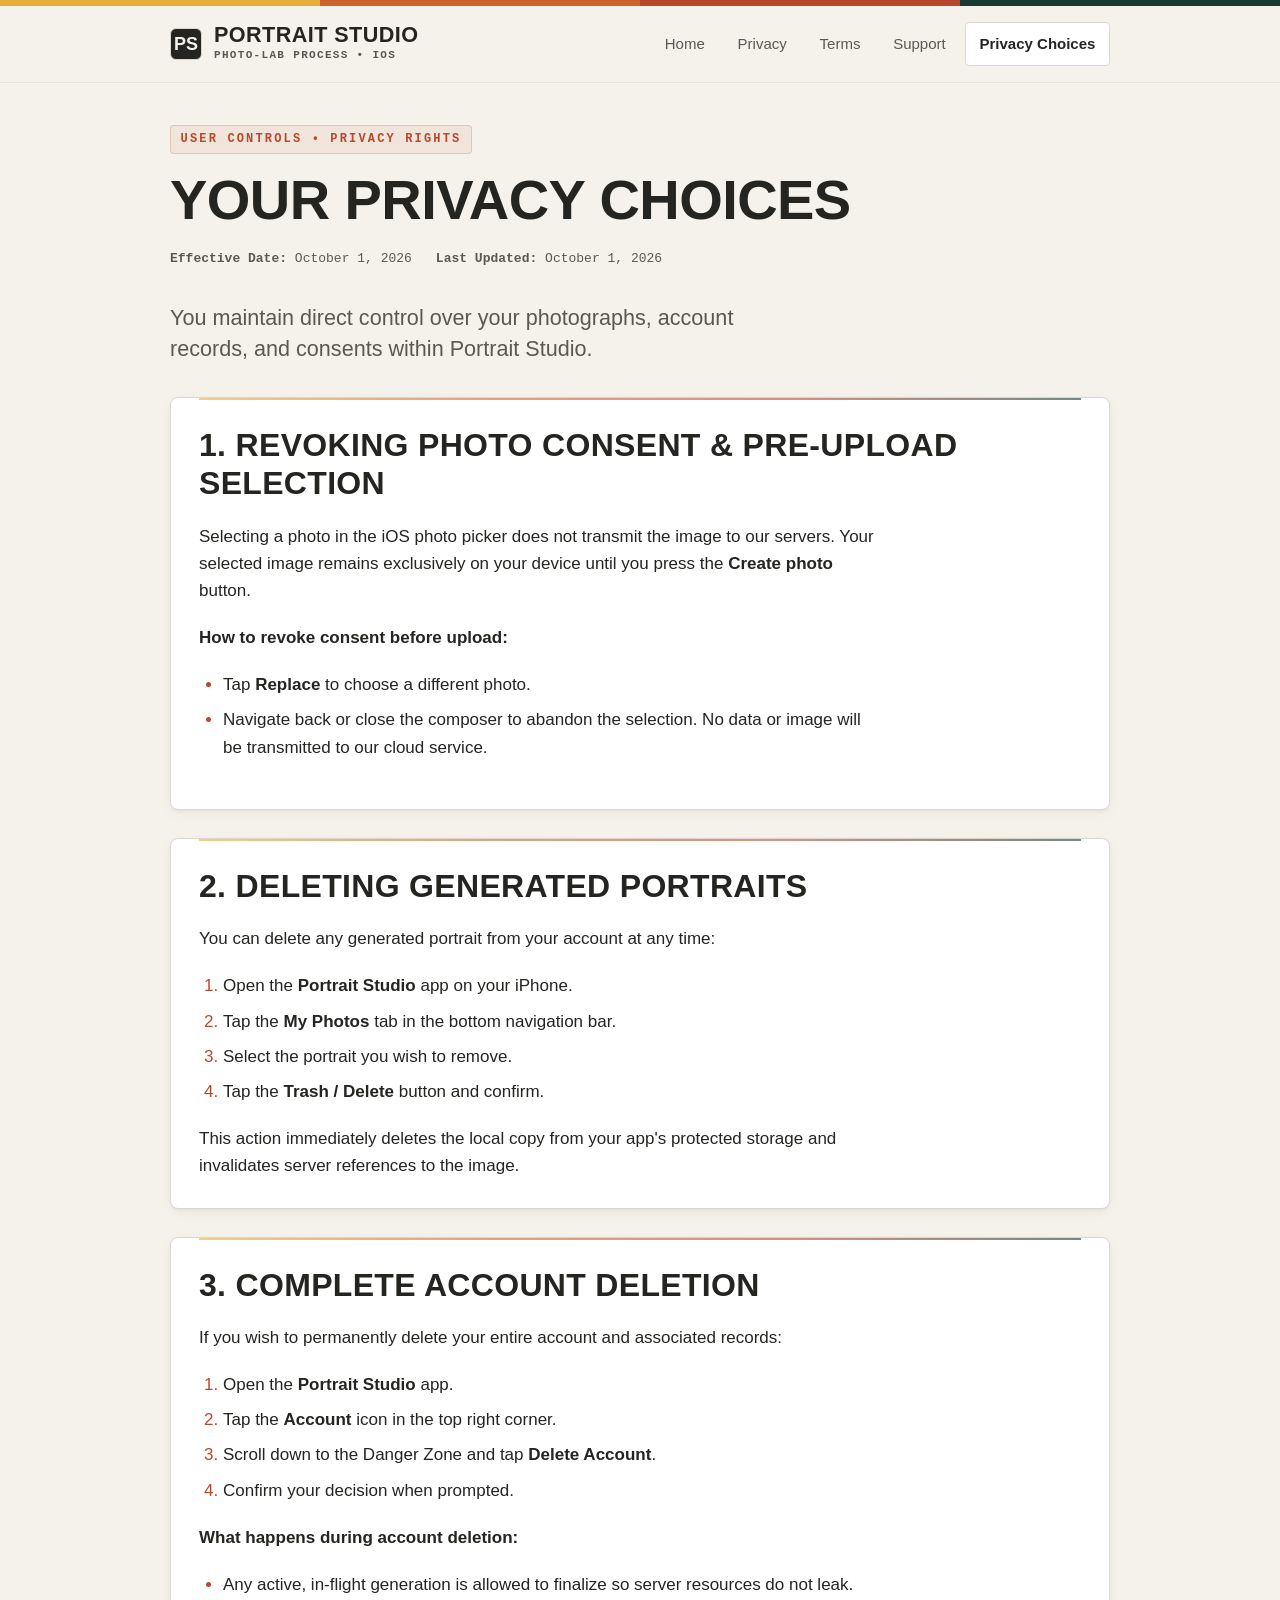
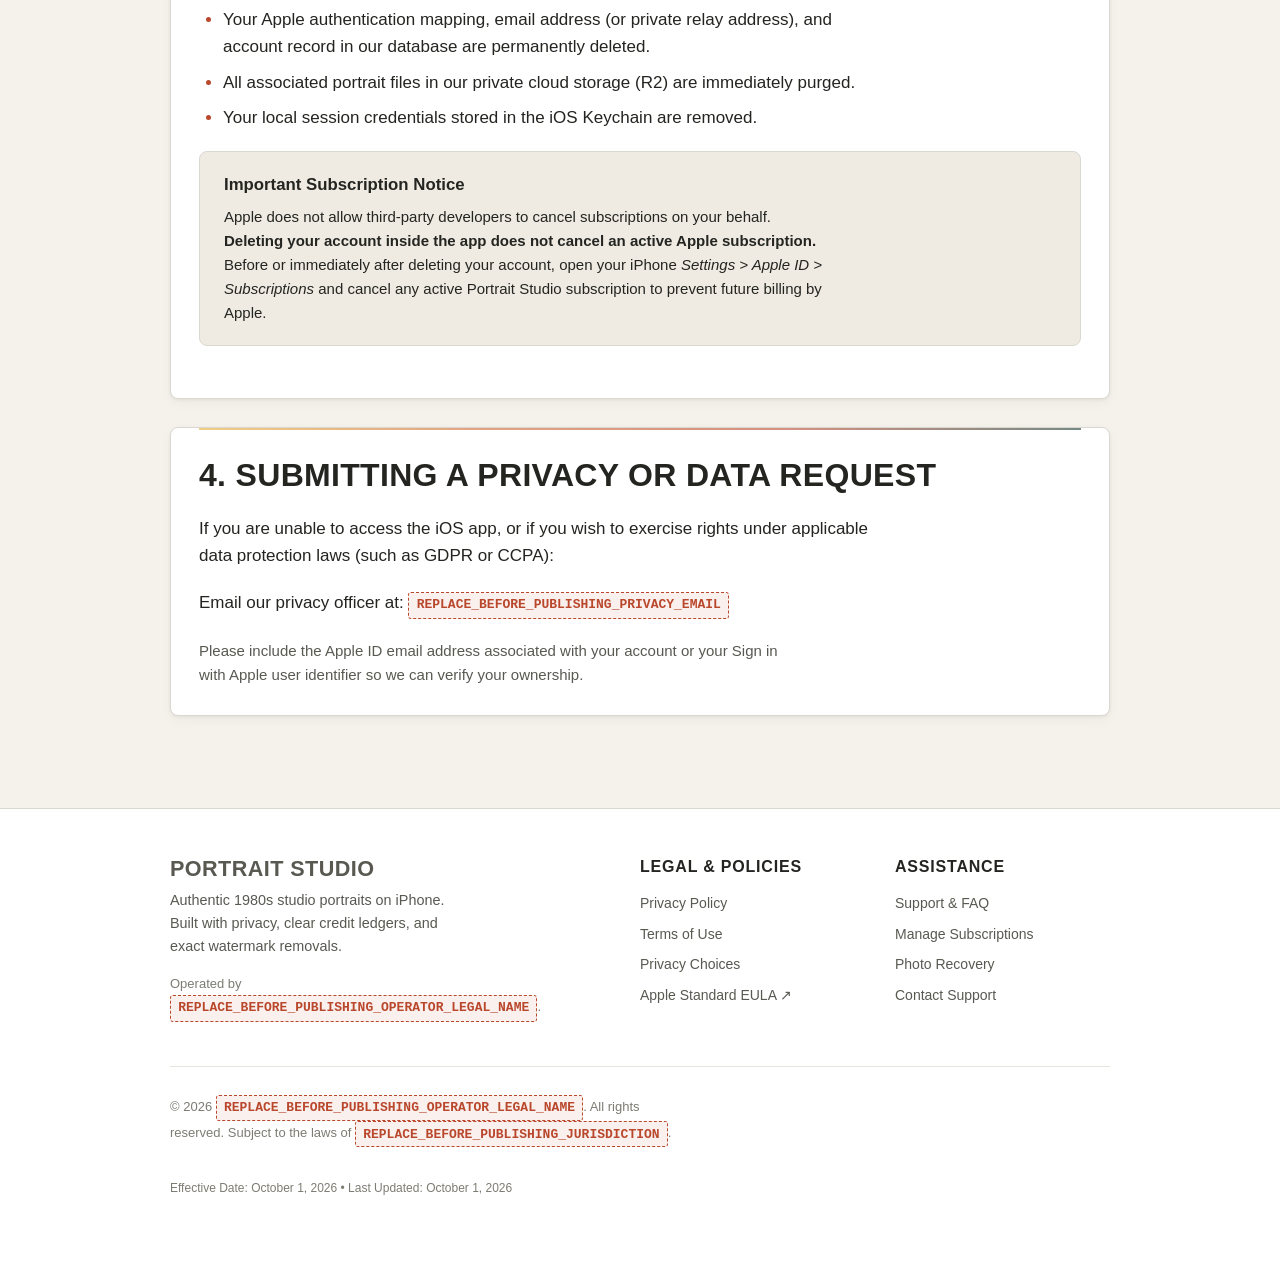
==== privacy-choices/index.html @ e7b3754e "feat: initial public website, legal policies, support, and privacy-choices for Portrait Studio" ====
<!DOCTYPE html>
<html lang="en">
<head>
  <meta charset="UTF-8">
  <meta name="viewport" content="width=device-width, initial-scale=1.0">
  <title>Your Privacy Choices &amp; Data Controls — Portrait Studio</title>
  <meta name="description" content="Learn how to manage your privacy choices in Portrait Studio: deleting portraits, revoking photo consent, and performing account deletion.">
  <link rel="canonical" href="https://portrait-studio.github.io/privacy-choices/">
  <meta property="og:title" content="Your Privacy Choices &amp; Data Controls — Portrait Studio">
  <meta property="og:description" content="Manage your data choices: delete photos, delete your account, or revoke photo consent in Portrait Studio.">
  <meta property="og:type" content="article">
  <meta property="og:url" content="https://portrait-studio.github.io/privacy-choices/">
  <meta name="format-detection" content="telephone=no">
  <meta http-equiv="Content-Security-Policy" content="default-src 'self'; style-src 'self' 'unsafe-inline'; img-src 'self' data:; script-src 'self'; connect-src 'self';">
  <link rel="icon" type="image/svg+xml" href="/assets/img/favicon.svg">
  <link rel="stylesheet" href="/assets/css/style.css">
</head>
<body>
  <a href="#main-content" class="skip-link">Skip to main content</a>

  <div class="film-stripe" aria-hidden="true">
    <div class="film-stripe-segment"></div>
    <div class="film-stripe-segment"></div>
    <div class="film-stripe-segment"></div>
    <div class="film-stripe-segment"></div>
  </div>

  <header class="site-header" role="banner">
    <div class="site-container header-inner">
      <a href="/" class="brand-link" aria-label="Portrait Studio Home">
        <div class="brand-mark" aria-hidden="true">PS</div>
        <div class="brand-titles">
          <span class="brand-name">Portrait Studio</span>
          <span class="brand-badge">Photo-Lab Process &bull; iOS</span>
        </div>
      </a>
      <nav class="site-nav" aria-label="Primary Navigation">
        <a href="/" class="nav-link">Home</a>
        <a href="/privacy/" class="nav-link">Privacy</a>
        <a href="/terms/" class="nav-link">Terms</a>
        <a href="/support/" class="nav-link">Support</a>
        <a href="/privacy-choices/" class="nav-link" aria-current="page">Privacy Choices</a>
      </nav>
    </div>
  </header>

  <main id="main-content" role="main">
    <div class="site-container">

      <span class="film-label">USER CONTROLS &bull; PRIVACY RIGHTS</span>
      <h1>Your Privacy Choices</h1>
      <div class="meta-date">
        <span><strong>Effective Date:</strong> October 1, 2026</span>
        <span><strong>Last Updated:</strong> October 1, 2026</span>
      </div>

      <p class="hero-subtitle">
        You maintain direct control over your photographs, account records, and consents within Portrait Studio.
      </p>

      <!-- Choice 1: Photo Consent -->
      <section class="print-card" aria-labelledby="consent-title">
        <h2 id="consent-title" style="margin-top: 0; border-bottom: none;">1. Revoking Photo Consent &amp; Pre-Upload Selection</h2>
        <p>
          Selecting a photo in the iOS photo picker does not transmit the image to our servers. Your selected image remains exclusively on your device until you press the <strong>Create photo</strong> button.
        </p>
        <p>
          <strong>How to revoke consent before upload:</strong>
        </p>
        <ul>
          <li>Tap <strong>Replace</strong> to choose a different photo.</li>
          <li>Navigate back or close the composer to abandon the selection. No data or image will be transmitted to our cloud service.</li>
        </ul>
      </section>

      <!-- Choice 2: Deleting Individual Photos -->
      <section class="print-card" aria-labelledby="photo-deletion-title">
        <h2 id="photo-deletion-title" style="margin-top: 0; border-bottom: none;">2. Deleting Generated Portraits</h2>
        <p>
          You can delete any generated portrait from your account at any time:
        </p>
        <ol>
          <li>Open the <strong>Portrait Studio</strong> app on your iPhone.</li>
          <li>Tap the <strong>My Photos</strong> tab in the bottom navigation bar.</li>
          <li>Select the portrait you wish to remove.</li>
          <li>Tap the <strong>Trash / Delete</strong> button and confirm.</li>
        </ol>
        <p style="margin-bottom: 0;">
          This action immediately deletes the local copy from your app's protected storage and invalidates server references to the image.
        </p>
      </section>

      <!-- Choice 3: Complete Account Deletion -->
      <section class="print-card" aria-labelledby="account-deletion-title">
        <h2 id="account-deletion-title" style="margin-top: 0; border-bottom: none;">3. Complete Account Deletion</h2>
        <p>
          If you wish to permanently delete your entire account and associated records:
        </p>
        <ol>
          <li>Open the <strong>Portrait Studio</strong> app.</li>
          <li>Tap the <strong>Account</strong> icon in the top right corner.</li>
          <li>Scroll down to the Danger Zone and tap <strong>Delete Account</strong>.</li>
          <li>Confirm your decision when prompted.</li>
        </ol>
        <p>
          <strong>What happens during account deletion:</strong>
        </p>
        <ul>
          <li>Any active, in-flight generation is allowed to finalize so server resources do not leak.</li>
          <li>Your Apple authentication mapping, email address (or private relay address), and account record in our database are permanently deleted.</li>
          <li>All associated portrait files in our private cloud storage (R2) are immediately purged.</li>
          <li>Your local session credentials stored in the iOS Keychain are removed.</li>
        </ul>

        <div class="callout-box" style="margin-top: 1rem;">
          <div class="callout-title">Important Subscription Notice</div>
          <p style="margin-bottom: 0; font-size: 0.9375rem;">
            Apple does not allow third-party developers to cancel subscriptions on your behalf. <strong>Deleting your account inside the app does not cancel an active Apple subscription.</strong> Before or immediately after deleting your account, open your iPhone <em>Settings &gt; Apple ID &gt; Subscriptions</em> and cancel any active Portrait Studio subscription to prevent future billing by Apple.
          </p>
        </div>
      </section>

      <!-- Choice 4: Right to Inquire & Direct Support -->
      <section class="print-card" aria-labelledby="request-title">
        <h2 id="request-title" style="margin-top: 0; border-bottom: none;">4. Submitting a Privacy or Data Request</h2>
        <p>
          If you are unable to access the iOS app, or if you wish to exercise rights under applicable data protection laws (such as GDPR or CCPA):
        </p>
        <p>
          Email our privacy officer at: <a href="mailto:REPLACE_BEFORE_PUBLISHING_PRIVACY_EMAIL"><span class="placeholder-badge">REPLACE_BEFORE_PUBLISHING_PRIVACY_EMAIL</span></a>
        </p>
        <p style="margin-bottom: 0; font-size: 0.9375rem; color: var(--ink-secondary);">
          Please include the Apple ID email address associated with your account or your Sign in with Apple user identifier so we can verify your ownership.
        </p>
      </section>

    </div>
  </main>

  <footer class="site-footer" role="contentinfo">
    <div class="site-container">
      <div class="footer-grid">
        <div class="footer-col">
          <div class="brand-name" style="margin-bottom: 0.5rem;">Portrait Studio</div>
          <p style="font-size: 0.9rem; max-width: 38ch; margin-bottom: 1rem;">
            Authentic 1980s studio portraits on iPhone. Built with privacy, clear credit ledgers, and exact watermark removals.
          </p>
          <p style="font-size: 0.8125rem; color: var(--ink-tertiary); margin-bottom: 0;">
            Operated by <span class="placeholder-badge">REPLACE_BEFORE_PUBLISHING_OPERATOR_LEGAL_NAME</span>.
          </p>
        </div>
        <div class="footer-col">
          <h4>Legal &amp; Policies</h4>
          <ul class="footer-links">
            <li><a href="/privacy/">Privacy Policy</a></li>
            <li><a href="/terms/">Terms of Use</a></li>
            <li><a href="/privacy-choices/" aria-current="page">Privacy Choices</a></li>
            <li><a href="https://www.apple.com/legal/internet-services/itunes/dev/stdeula/" target="_blank" rel="noopener noreferrer">Apple Standard EULA &nearr;</a></li>
          </ul>
        </div>
        <div class="footer-col">
          <h4>Assistance</h4>
          <ul class="footer-links">
            <li><a href="/support/">Support &amp; FAQ</a></li>
            <li><a href="/support/#subscriptions">Manage Subscriptions</a></li>
            <li><a href="/support/#recovery">Photo Recovery</a></li>
            <li><a href="mailto:REPLACE_BEFORE_PUBLISHING_SUPPORT_EMAIL">Contact Support</a></li>
          </ul>
        </div>
      </div>

      <div class="footer-legal">
        <p>
          &copy; 2026 <span class="placeholder-badge">REPLACE_BEFORE_PUBLISHING_OPERATOR_LEGAL_NAME</span>. All rights reserved. Subject to the laws of <span class="placeholder-badge">REPLACE_BEFORE_PUBLISHING_JURISDICTION</span>.
        </p>
        <p style="font-size: 0.75rem;">
          Effective Date: October 1, 2026 &bull; Last Updated: October 1, 2026
        </p>
      </div>
    </div>
  </footer>
</body>
</html>
---- assets/css/style.css ----
/* ==========================================================================
   Portrait Studio — Public Web & Legal Stylesheet
   Designed to match the native iOS 1980s photo-lab visual identity:
   Warm paper, photo ink, burnt vermilion, amber/orange film stripes.
   Zero external fonts, zero tracking, strict WCAG AAA/AA accessibility.
   ========================================================================== */

:root {
  --bg: #F5F2EB;
  --surface: #FFFFFF;
  --surface-alt: #EFEBE2;
  --surface-tint: #FDFCF9;
  --ink: #242521;
  --ink-secondary: #595952;
  --ink-tertiary: #7D7C73;
  --line: #DAD8D0;
  --line-subtle: #E6E4DC;
  
  --accent: #B9472C;
  --accent-hover: #9E3A22;
  --accent-soft: rgba(185, 71, 44, 0.08);
  --accent-focus: rgba(185, 71, 44, 0.25);
  --link: #B9472C;
  --link-hover: #8D321D;

  --film-amber: #E5AD35;
  --film-orange: #CC632F;
  --film-vermilion: #B9472C;
  --film-green: #193B32;

  --font-display: -apple-system, BlinkMacSystemFont, "Avenir Next Condensed", "HelveticaNeue-CondensedBold", "Avenir Next", "Segoe UI Condensed", "Arial Narrow", sans-serif;
  --font-body: -apple-system, BlinkMacSystemFont, "SF Pro Text", "Helvetica Neue", "Segoe UI", Roboto, Arial, sans-serif;
  --font-mono: ui-monospace, "SF Mono", Menlo, Monaco, Consolas, "Liberation Mono", monospace;

  --radius-sm: 4px;
  --radius-md: 8px;
  --radius-lg: 14px;
  
  --shadow-print: 0 1px 3px rgba(36, 37, 33, 0.06), 0 4px 12px rgba(36, 37, 33, 0.04);
  --shadow-card: 0 2px 8px rgba(36, 37, 33, 0.05), 0 12px 28px rgba(36, 37, 33, 0.06);

  --container-max: 980px;
  --text-measure: 72ch;
}

@media (prefers-color-scheme: dark) {
  :root {
    --bg: #191A18;
    --surface: #242522;
    --surface-alt: #1F201D;
    --surface-tint: #2B2C29;
    --ink: #F5F2EB;
    --ink-secondary: #BDBDB5;
    --ink-tertiary: #8E8E87;
    --line: #4E5049;
    --line-subtle: #363732;

    --accent: #B9472C;
    --accent-hover: #D1583B;
    --accent-soft: rgba(209, 88, 59, 0.16);
    --accent-focus: rgba(255, 173, 129, 0.35);
    --link: #FFAD81;
    --link-hover: #FFC4A6;

    --shadow-print: 0 1px 3px rgba(0, 0, 0, 0.4);
    --shadow-card: 0 4px 16px rgba(0, 0, 0, 0.5);
  }
}

/* Reset & Box Sizing */
*, *::before, *::after {
  box-sizing: border-box;
  margin: 0;
  padding: 0;
}

html {
  font-size: 100%;
  -webkit-text-size-adjust: 100%;
  scroll-behavior: smooth;
  background-color: var(--bg);
  color: var(--ink);
}

body {
  min-height: 100vh;
  font-family: var(--font-body);
  font-size: 1.0625rem; /* 17px base iOS readability */
  line-height: 1.6;
  color: var(--ink);
  background-color: var(--bg);
  display: flex;
  flex-direction: column;
}

/* Accessible Skip Link */
.skip-link {
  position: absolute;
  top: -100px;
  left: 1rem;
  z-index: 9999;
  padding: 0.75rem 1.25rem;
  background: var(--ink);
  color: var(--bg);
  text-decoration: none;
  font-weight: 600;
  border-radius: var(--radius-sm);
  border: 2px solid var(--accent);
  transition: top 0.15s ease-out;
}

.skip-link:focus {
  top: 1rem;
  outline: none;
}

/* Focus Indicator for Keyboard Users */
:focus-visible {
  outline: 3px solid var(--accent);
  outline-offset: 3px;
}

/* Film Stripe Accent (1980s Photo Lab packaging) */
.film-stripe {
  display: flex;
  height: 6px;
  width: 100%;
  background: transparent;
}

.film-stripe-segment {
  flex: 1;
  height: 100%;
}

.film-stripe-segment:nth-child(1) { background-color: var(--film-amber); }
.film-stripe-segment:nth-child(2) { background-color: var(--film-orange); }
.film-stripe-segment:nth-child(3) { background-color: var(--film-vermilion); }
.film-stripe-segment:nth-child(4) { background-color: var(--film-green); }

/* Layout Shell */
.site-container {
  width: 100%;
  max-width: var(--container-max);
  margin-left: auto;
  margin-right: auto;
  padding-left: 1.25rem;
  padding-right: 1.25rem;
}

/* Site Header */
.site-header {
  background-color: var(--bg);
  border-bottom: 1px solid var(--line-subtle);
  position: sticky;
  top: 0;
  z-index: 100;
  backdrop-filter: blur(12px);
  -webkit-backdrop-filter: blur(12px);
}

.header-inner {
  display: flex;
  align-items: center;
  justify-content: space-between;
  padding-top: 1rem;
  padding-bottom: 1rem;
  gap: 1rem;
  flex-wrap: wrap;
}

.brand-link {
  display: inline-flex;
  align-items: center;
  gap: 0.75rem;
  text-decoration: none;
  color: var(--ink);
  min-height: 44px;
}

.brand-mark {
  width: 32px;
  height: 32px;
  border-radius: 6px;
  background: var(--ink);
  color: var(--bg);
  display: flex;
  align-items: center;
  justify-content: center;
  font-family: var(--font-display);
  font-weight: 800;
  font-size: 1.125rem;
  border: 1px solid var(--line);
}

.brand-titles {
  display: flex;
  flex-direction: column;
}

.brand-name {
  font-family: var(--font-display);
  font-size: 1.35rem;
  font-weight: 800;
  letter-spacing: 0.02em;
  text-transform: uppercase;
  line-height: 1.1;
}

.brand-badge {
  font-family: var(--font-mono);
  font-size: 0.6875rem;
  font-weight: 700;
  letter-spacing: 0.12em;
  text-transform: uppercase;
  color: var(--ink-secondary);
}

/* Navigation Links */
.site-nav {
  display: flex;
  align-items: center;
  gap: 0.35rem;
  flex-wrap: wrap;
}

.nav-link {
  display: inline-flex;
  align-items: center;
  padding: 0.5rem 0.85rem;
  min-height: 44px;
  font-size: 0.9375rem;
  font-weight: 500;
  color: var(--ink-secondary);
  text-decoration: none;
  border-radius: var(--radius-sm);
  transition: color 0.15s ease, background-color 0.15s ease;
}

.nav-link:hover {
  color: var(--ink);
  background-color: var(--surface-alt);
}

.nav-link[aria-current="page"] {
  color: var(--ink);
  font-weight: 700;
  background-color: var(--surface);
  border: 1px solid var(--line);
}

/* Main Content Area */
main {
  flex: 1 0 auto;
  padding-top: 2.5rem;
  padding-bottom: 4rem;
}

/* Typography Hierarchy */
h1, h2, h3, h4 {
  color: var(--ink);
  line-height: 1.2;
  font-weight: 700;
}

h1 {
  font-family: var(--font-display);
  font-size: clamp(2.25rem, 5vw, 3.5rem);
  letter-spacing: -0.01em;
  text-transform: uppercase;
  margin-bottom: 1rem;
}

h2 {
  font-family: var(--font-display);
  font-size: clamp(1.5rem, 3vw, 2rem);
  letter-spacing: 0.01em;
  text-transform: uppercase;
  margin-top: 2.5rem;
  margin-bottom: 0.85rem;
  padding-bottom: 0.4rem;
  border-bottom: 1px solid var(--line-subtle);
}

h3 {
  font-size: 1.25rem;
  margin-top: 1.75rem;
  margin-bottom: 0.6rem;
}

p, ul, ol {
  margin-bottom: 1.25rem;
  max-width: var(--text-measure);
}

ul, ol {
  padding-left: 1.5rem;
}

li {
  margin-bottom: 0.5rem;
}

li::marker {
  color: var(--accent);
}

a {
  color: var(--link);
  text-decoration: underline;
  text-underline-offset: 3px;
  transition: color 0.15s ease;
}

a:hover {
  color: var(--link-hover);
}

/* Film Labels (Monospaced stamped metadata) */
.film-label {
  display: inline-block;
  font-family: var(--font-mono);
  font-size: 0.75rem;
  font-weight: 700;
  letter-spacing: 0.18em;
  text-transform: uppercase;
  color: var(--accent);
  background: var(--accent-soft);
  padding: 0.25rem 0.6rem;
  border-radius: var(--radius-sm);
  margin-bottom: 0.75rem;
  border: 1px solid rgba(185, 71, 44, 0.2);
}

.meta-date {
  font-family: var(--font-mono);
  font-size: 0.8125rem;
  color: var(--ink-secondary);
  margin-bottom: 2rem;
  display: flex;
  gap: 1.5rem;
  flex-wrap: wrap;
}

/* Photo Lab Cards & Print Boxes */
.print-card {
  background: var(--surface);
  border: 1px solid var(--line);
  border-radius: var(--radius-md);
  padding: 1.75rem;
  margin-bottom: 1.75rem;
  box-shadow: var(--shadow-print);
  position: relative;
}

.print-card::before {
  content: "";
  position: absolute;
  top: 0;
  left: 1.75rem;
  right: 1.75rem;
  height: 2px;
  background: linear-gradient(90deg, var(--film-amber), var(--film-orange), var(--film-vermilion), var(--film-green));
  opacity: 0.6;
}

/* Hero Section */
.hero {
  padding: 2rem 0 3rem;
}

.hero-subtitle {
  font-size: 1.35rem;
  font-weight: 400;
  color: var(--ink-secondary);
  max-width: 48ch;
  margin-bottom: 2rem;
  line-height: 1.45;
}

.hero-actions {
  display: flex;
  gap: 1rem;
  flex-wrap: wrap;
  margin-bottom: 2.5rem;
}

/* Buttons (Minimum 44px) */
.btn {
  display: inline-flex;
  align-items: center;
  justify-content: center;
  gap: 0.6rem;
  min-height: 48px;
  padding: 0.75rem 1.5rem;
  font-family: var(--font-body);
  font-size: 1rem;
  font-weight: 600;
  text-decoration: none;
  border-radius: var(--radius-sm);
  cursor: pointer;
  transition: background-color 0.15s ease, color 0.15s ease, border-color 0.15s ease;
  border: 1px solid transparent;
}

.btn-primary {
  background-color: var(--accent);
  color: #FFFFFF;
}

.btn-primary:hover {
  background-color: var(--accent-hover);
  color: #FFFFFF;
  text-decoration: none;
}

.btn-secondary {
  background-color: var(--surface);
  color: var(--ink);
  border-color: var(--line);
}

.btn-secondary:hover {
  background-color: var(--surface-alt);
  color: var(--ink);
  text-decoration: none;
}

/* Photo Lab Process Frame (Editorial Illustration with HTML/CSS only) */
.photo-lab-frame {
  background: var(--surface);
  border: 1px solid var(--line);
  padding: 1rem;
  border-radius: var(--radius-md);
  box-shadow: var(--shadow-card);
  margin: 2rem 0;
}

.lab-film-holder {
  background: var(--bg);
  border: 1px dashed var(--line);
  padding: 1.75rem;
  border-radius: var(--radius-sm);
  display: grid;
  grid-template-columns: repeat(auto-fit, minmax(240px, 1fr));
  gap: 1.5rem;
}

.film-cell {
  background: var(--surface);
  border: 1px solid var(--line);
  padding: 1.25rem;
  border-radius: var(--radius-sm);
  position: relative;
}

.film-cell-header {
  display: flex;
  justify-content: space-between;
  align-items: center;
  font-family: var(--font-mono);
  font-size: 0.75rem;
  color: var(--ink-tertiary);
  margin-bottom: 0.75rem;
  border-bottom: 1px solid var(--line-subtle);
  padding-bottom: 0.35rem;
}

.film-cell-title {
  font-family: var(--font-display);
  font-size: 1.15rem;
  font-weight: 700;
  text-transform: uppercase;
  margin-bottom: 0.5rem;
}

.film-cell-text {
  font-size: 0.9375rem;
  color: var(--ink-secondary);
  line-height: 1.45;
  margin-bottom: 0;
}

/* Replaceable Field Alert / Notice Box */
.operator-notice {
  background: var(--surface-tint);
  border: 1px solid var(--film-amber);
  border-left: 5px solid var(--film-amber);
  padding: 1.25rem;
  border-radius: var(--radius-sm);
  margin: 1.5rem 0;
}

.operator-notice-title {
  font-family: var(--font-mono);
  font-size: 0.8125rem;
  font-weight: 700;
  letter-spacing: 0.08em;
  text-transform: uppercase;
  color: var(--film-orange);
  margin-bottom: 0.35rem;
}

.placeholder-badge {
  display: inline-block;
  font-family: var(--font-mono);
  font-size: 0.8125rem;
  font-weight: 700;
  background: var(--accent-soft);
  color: var(--accent);
  padding: 0.15rem 0.45rem;
  border-radius: 3px;
  border: 1px dashed var(--accent);
}

/* Compliance Tables */
.table-wrapper {
  width: 100%;
  overflow-x: auto;
  margin: 1.5rem 0;
  border: 1px solid var(--line);
  border-radius: var(--radius-md);
  background: var(--surface);
  -webkit-overflow-scrolling: touch;
}

table {
  width: 100%;
  border-collapse: collapse;
  text-align: left;
  font-size: 0.9375rem;
}

th, td {
  padding: 0.85rem 1.15rem;
  border-bottom: 1px solid var(--line-subtle);
  vertical-align: top;
}

th {
  background: var(--surface-alt);
  font-family: var(--font-display);
  font-weight: 700;
  text-transform: uppercase;
  letter-spacing: 0.04em;
  font-size: 0.875rem;
  color: var(--ink);
}

tr:last-child td {
  border-bottom: none;
}

tr:hover td {
  background: var(--surface-tint);
}

/* Callout Box (Apple EULA, Retention, etc.) */
.callout-box {
  background: var(--surface-alt);
  border: 1px solid var(--line);
  border-radius: var(--radius-md);
  padding: 1.25rem 1.5rem;
  margin: 1.5rem 0;
}

.callout-title {
  font-size: 1.05rem;
  font-weight: 700;
  margin-bottom: 0.4rem;
  color: var(--ink);
}

/* Support Q&A Accordion/Blocks */
.support-grid {
  display: grid;
  grid-template-columns: 1fr;
  gap: 1.25rem;
  margin-top: 1.5rem;
}

.support-card {
  background: var(--surface);
  border: 1px solid var(--line);
  border-radius: var(--radius-md);
  padding: 1.5rem;
  box-shadow: var(--shadow-print);
}

.support-card h3 {
  margin-top: 0;
  font-size: 1.15rem;
  color: var(--ink);
  display: flex;
  align-items: baseline;
  gap: 0.5rem;
}

.support-card p {
  color: var(--ink-secondary);
  font-size: 0.95rem;
  margin-bottom: 0.75rem;
}

.support-card p:last-child {
  margin-bottom: 0;
}

/* Site Footer */
.site-footer {
  margin-top: auto;
  background: var(--surface);
  border-top: 1px solid var(--line);
  padding-top: 3rem;
  padding-bottom: 3rem;
  font-size: 0.875rem;
  color: var(--ink-secondary);
}

.footer-grid {
  display: grid;
  grid-template-columns: 2fr repeat(2, 1fr);
  gap: 2.5rem;
  margin-bottom: 2.5rem;
}

.footer-col h4 {
  font-family: var(--font-display);
  font-size: 1rem;
  text-transform: uppercase;
  letter-spacing: 0.05em;
  margin-bottom: 1rem;
  color: var(--ink);
}

.footer-links {
  list-style: none;
  padding: 0;
}

.footer-links li {
  margin-bottom: 0.5rem;
}

.footer-links a {
  color: var(--ink-secondary);
  text-decoration: none;
}

.footer-links a:hover {
  color: var(--ink);
  text-decoration: underline;
}

.footer-legal {
  border-top: 1px solid var(--line-subtle);
  padding-top: 1.75rem;
  display: flex;
  flex-direction: column;
  gap: 0.75rem;
  font-size: 0.8125rem;
  line-height: 1.5;
  color: var(--ink-tertiary);
}

/* Responsive Rules */
@media (max-width: 768px) {
  .header-inner {
    flex-direction: column;
    align-items: flex-start;
  }
  
  .site-nav {
    width: 100%;
    justify-content: flex-start;
    gap: 0.25rem;
  }

  .nav-link {
    padding: 0.4rem 0.65rem;
    font-size: 0.875rem;
  }

  .footer-grid {
    grid-template-columns: 1fr;
    gap: 2rem;
  }
}

@media (max-width: 480px) {
  .hero-actions {
    flex-direction: column;
    width: 100%;
  }

  .btn {
    width: 100%;
  }
}

/* Reduced Motion Override */
@media (prefers-reduced-motion: reduce) {
  *, *::before, *::after {
    animation-duration: 0.001ms !important;
    animation-iteration-count: 1 !important;
    transition-duration: 0.001ms !important;
    scroll-behavior: auto !important;
  }
}
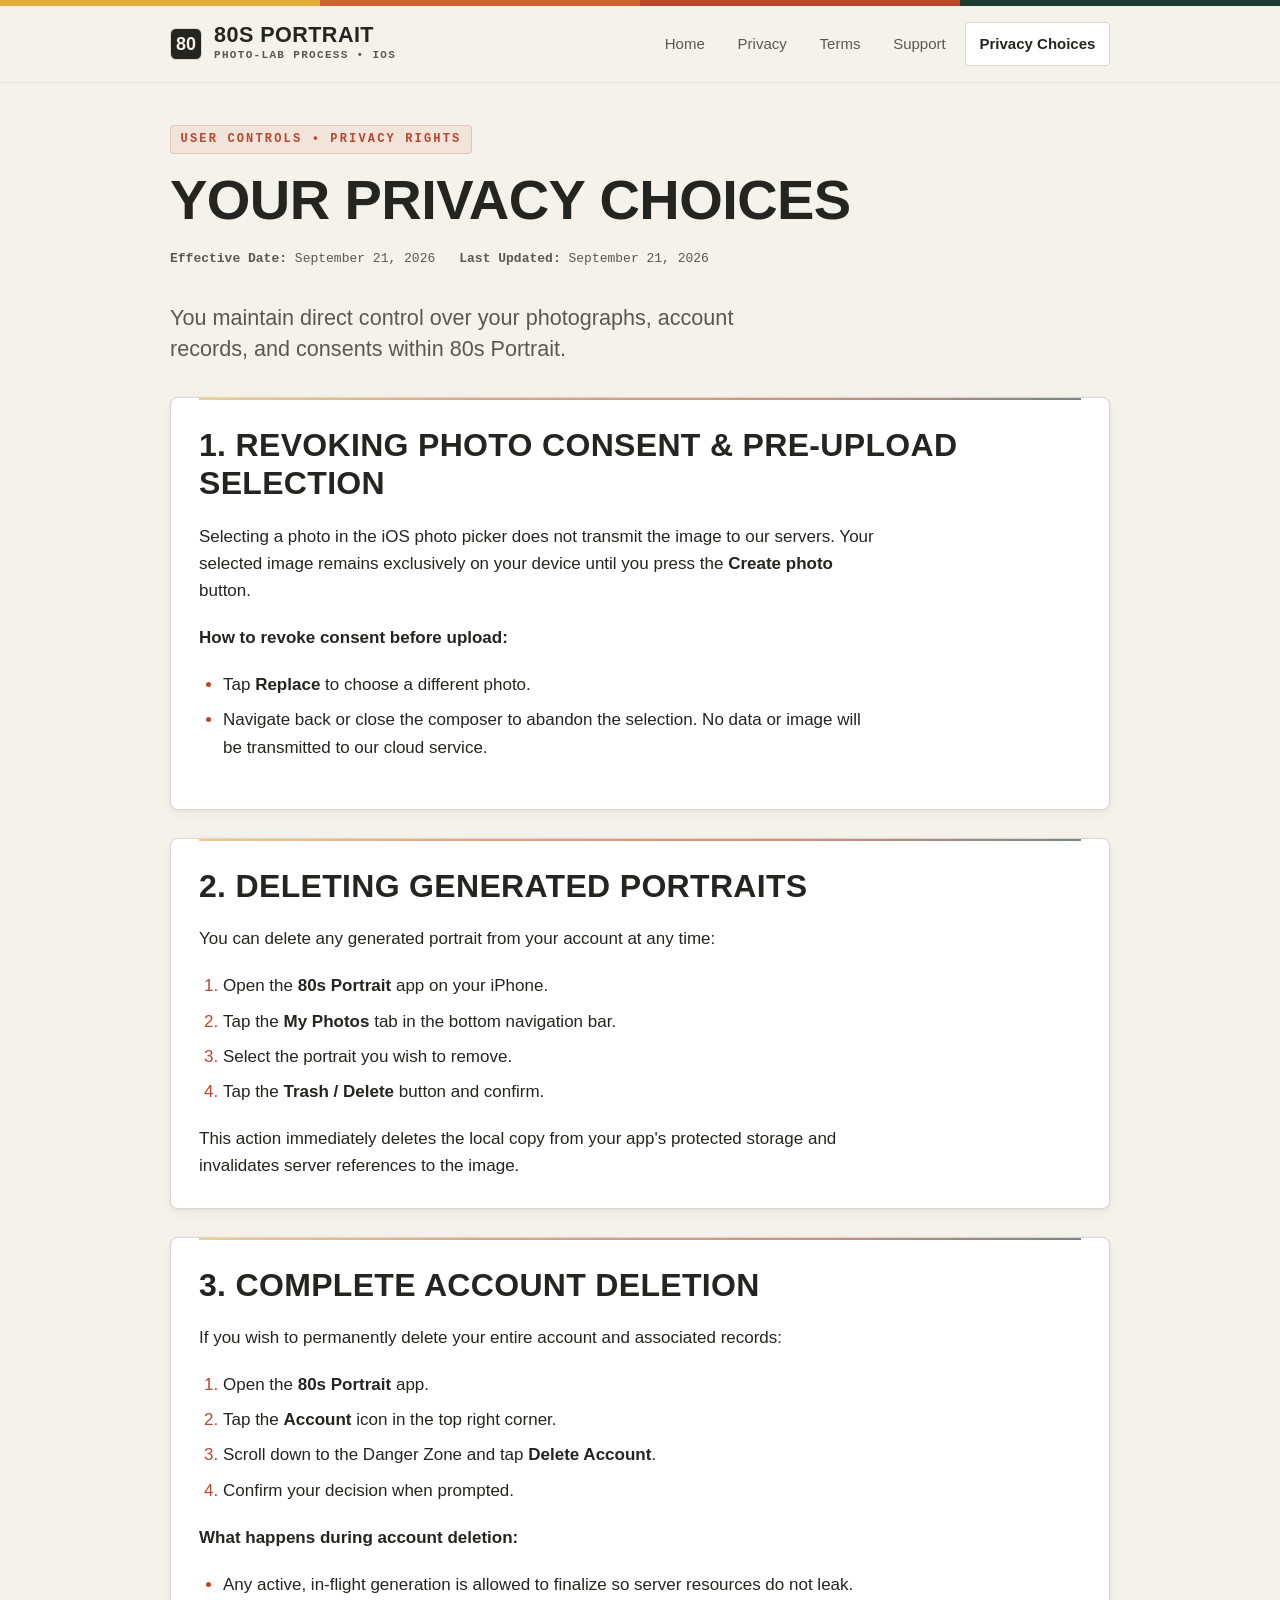
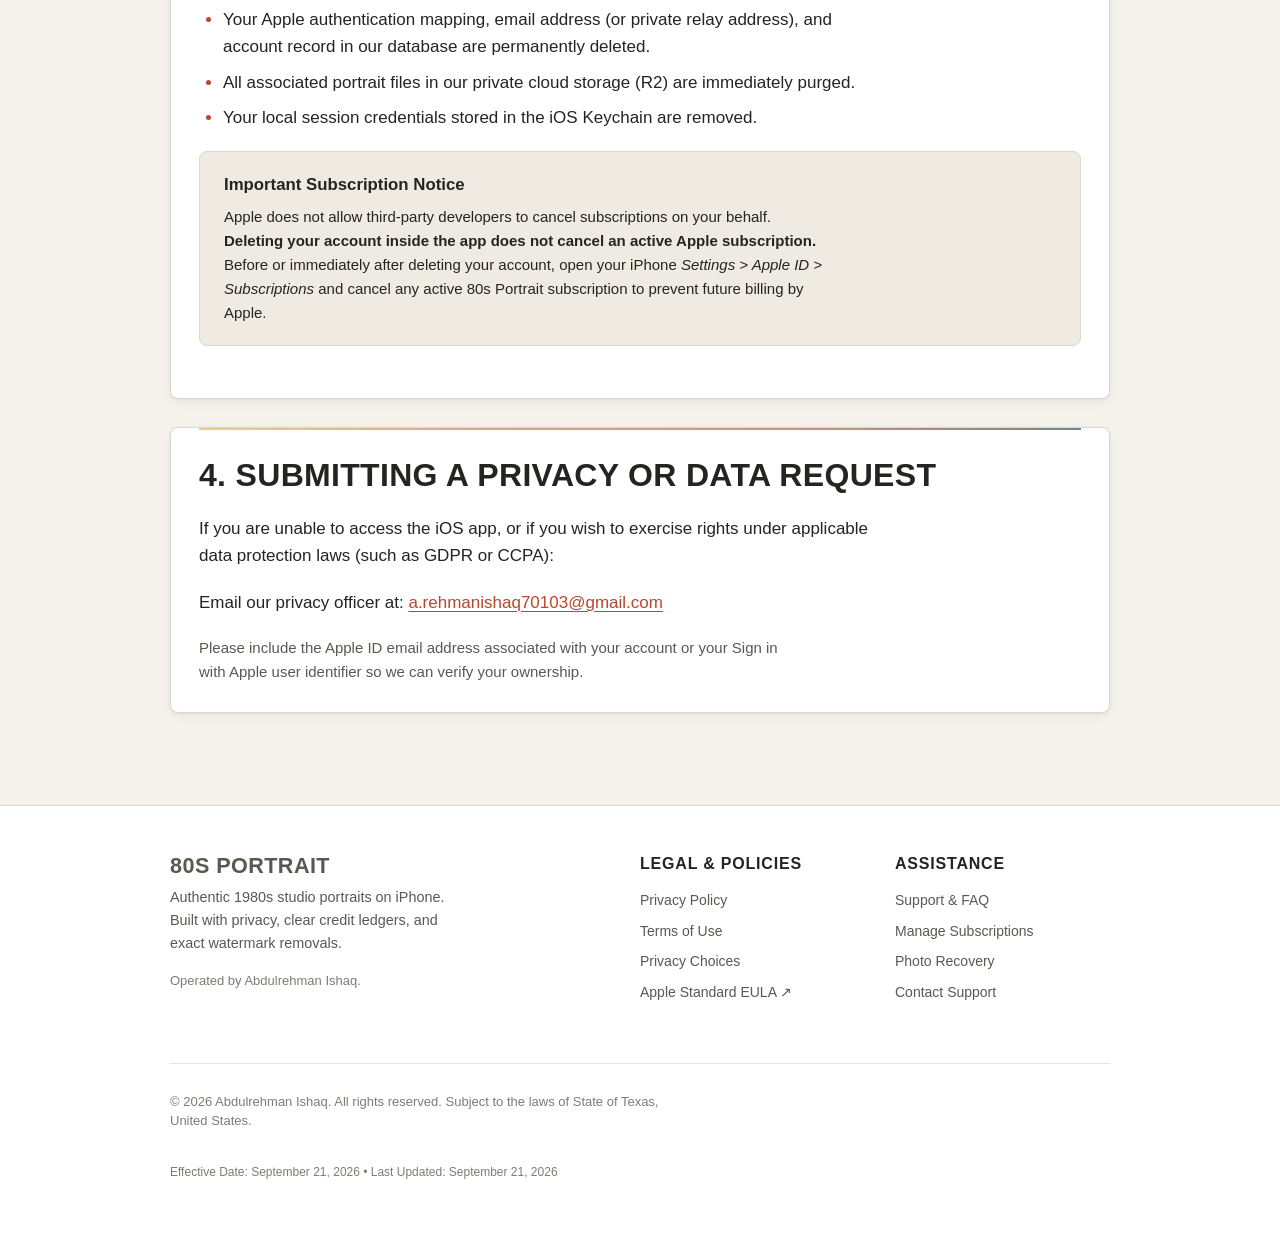
==== commit bb31207a: "Finalize 80s Portrait legal and support details" ====
--- a/privacy-choices/index.html
+++ b/privacy-choices/index.html
@@ -3,17 +3,17 @@
 <head>
   <meta charset="UTF-8">
   <meta name="viewport" content="width=device-width, initial-scale=1.0">
-  <title>Your Privacy Choices &amp; Data Controls — Portrait Studio</title>
-  <meta name="description" content="Learn how to manage your privacy choices in Portrait Studio: deleting portraits, revoking photo consent, and performing account deletion.">
-  <link rel="canonical" href="https://portrait-studio.github.io/privacy-choices/">
-  <meta property="og:title" content="Your Privacy Choices &amp; Data Controls — Portrait Studio">
-  <meta property="og:description" content="Manage your data choices: delete photos, delete your account, or revoke photo consent in Portrait Studio.">
+  <title>Your Privacy Choices &amp; Data Controls — 80s Portrait</title>
+  <meta name="description" content="Learn how to manage your privacy choices in 80s Portrait: deleting portraits, revoking photo consent, and performing account deletion.">
+  <link rel="canonical" href="https://abdulrehman4438.github.io/portrait-studio-site/privacy-choices/">
+  <meta property="og:title" content="Your Privacy Choices &amp; Data Controls — 80s Portrait">
+  <meta property="og:description" content="Manage your data choices: delete photos, delete your account, or revoke photo consent in 80s Portrait.">
   <meta property="og:type" content="article">
-  <meta property="og:url" content="https://portrait-studio.github.io/privacy-choices/">
+  <meta property="og:url" content="https://abdulrehman4438.github.io/portrait-studio-site/privacy-choices/">
   <meta name="format-detection" content="telephone=no">
   <meta http-equiv="Content-Security-Policy" content="default-src 'self'; style-src 'self' 'unsafe-inline'; img-src 'self' data:; script-src 'self'; connect-src 'self';">
-  <link rel="icon" type="image/svg+xml" href="/assets/img/favicon.svg">
-  <link rel="stylesheet" href="/assets/css/style.css">
+  <link rel="icon" type="image/svg+xml" href="../assets/img/favicon.svg">
+  <link rel="stylesheet" href="../assets/css/style.css">
 </head>
 <body>
   <a href="#main-content" class="skip-link">Skip to main content</a>
@@ -27,19 +27,19 @@
 
   <header class="site-header" role="banner">
     <div class="site-container header-inner">
-      <a href="/" class="brand-link" aria-label="Portrait Studio Home">
-        <div class="brand-mark" aria-hidden="true">PS</div>
+      <a href="../" class="brand-link" aria-label="80s Portrait Home">
+        <div class="brand-mark" aria-hidden="true">80</div>
         <div class="brand-titles">
-          <span class="brand-name">Portrait Studio</span>
+          <span class="brand-name">80s Portrait</span>
           <span class="brand-badge">Photo-Lab Process &bull; iOS</span>
         </div>
       </a>
       <nav class="site-nav" aria-label="Primary Navigation">
-        <a href="/" class="nav-link">Home</a>
-        <a href="/privacy/" class="nav-link">Privacy</a>
-        <a href="/terms/" class="nav-link">Terms</a>
-        <a href="/support/" class="nav-link">Support</a>
-        <a href="/privacy-choices/" class="nav-link" aria-current="page">Privacy Choices</a>
+        <a href="../" class="nav-link">Home</a>
+        <a href="../privacy/" class="nav-link">Privacy</a>
+        <a href="../terms/" class="nav-link">Terms</a>
+        <a href="../support/" class="nav-link">Support</a>
+        <a href="../privacy-choices/" class="nav-link" aria-current="page">Privacy Choices</a>
       </nav>
     </div>
   </header>
@@ -50,12 +50,12 @@
       <span class="film-label">USER CONTROLS &bull; PRIVACY RIGHTS</span>
       <h1>Your Privacy Choices</h1>
       <div class="meta-date">
-        <span><strong>Effective Date:</strong> October 1, 2026</span>
-        <span><strong>Last Updated:</strong> October 1, 2026</span>
+        <span><strong>Effective Date:</strong> September 21, 2026</span>
+        <span><strong>Last Updated:</strong> September 21, 2026</span>
       </div>
 
       <p class="hero-subtitle">
-        You maintain direct control over your photographs, account records, and consents within Portrait Studio.
+        You maintain direct control over your photographs, account records, and consents within 80s Portrait.
       </p>
 
       <!-- Choice 1: Photo Consent -->
@@ -80,7 +80,7 @@
           You can delete any generated portrait from your account at any time:
         </p>
         <ol>
-          <li>Open the <strong>Portrait Studio</strong> app on your iPhone.</li>
+          <li>Open the <strong>80s Portrait</strong> app on your iPhone.</li>
           <li>Tap the <strong>My Photos</strong> tab in the bottom navigation bar.</li>
           <li>Select the portrait you wish to remove.</li>
           <li>Tap the <strong>Trash / Delete</strong> button and confirm.</li>
@@ -97,7 +97,7 @@
           If you wish to permanently delete your entire account and associated records:
         </p>
         <ol>
-          <li>Open the <strong>Portrait Studio</strong> app.</li>
+          <li>Open the <strong>80s Portrait</strong> app.</li>
           <li>Tap the <strong>Account</strong> icon in the top right corner.</li>
           <li>Scroll down to the Danger Zone and tap <strong>Delete Account</strong>.</li>
           <li>Confirm your decision when prompted.</li>
@@ -115,7 +115,7 @@
         <div class="callout-box" style="margin-top: 1rem;">
           <div class="callout-title">Important Subscription Notice</div>
           <p style="margin-bottom: 0; font-size: 0.9375rem;">
-            Apple does not allow third-party developers to cancel subscriptions on your behalf. <strong>Deleting your account inside the app does not cancel an active Apple subscription.</strong> Before or immediately after deleting your account, open your iPhone <em>Settings &gt; Apple ID &gt; Subscriptions</em> and cancel any active Portrait Studio subscription to prevent future billing by Apple.
+            Apple does not allow third-party developers to cancel subscriptions on your behalf. <strong>Deleting your account inside the app does not cancel an active Apple subscription.</strong> Before or immediately after deleting your account, open your iPhone <em>Settings &gt; Apple ID &gt; Subscriptions</em> and cancel any active 80s Portrait subscription to prevent future billing by Apple.
           </p>
         </div>
       </section>
@@ -127,7 +127,7 @@
           If you are unable to access the iOS app, or if you wish to exercise rights under applicable data protection laws (such as GDPR or CCPA):
         </p>
         <p>
-          Email our privacy officer at: <a href="mailto:REPLACE_BEFORE_PUBLISHING_PRIVACY_EMAIL"><span class="placeholder-badge">REPLACE_BEFORE_PUBLISHING_PRIVACY_EMAIL</span></a>
+          Email our privacy officer at: <a href="mailto:a.rehmanishaq70103@gmail.com"><span>a.rehmanishaq70103@gmail.com</span></a>
         </p>
         <p style="margin-bottom: 0; font-size: 0.9375rem; color: var(--ink-secondary);">
           Please include the Apple ID email address associated with your account or your Sign in with Apple user identifier so we can verify your ownership.
@@ -141,40 +141,40 @@
     <div class="site-container">
       <div class="footer-grid">
         <div class="footer-col">
-          <div class="brand-name" style="margin-bottom: 0.5rem;">Portrait Studio</div>
+          <div class="brand-name" style="margin-bottom: 0.5rem;">80s Portrait</div>
           <p style="font-size: 0.9rem; max-width: 38ch; margin-bottom: 1rem;">
             Authentic 1980s studio portraits on iPhone. Built with privacy, clear credit ledgers, and exact watermark removals.
           </p>
           <p style="font-size: 0.8125rem; color: var(--ink-tertiary); margin-bottom: 0;">
-            Operated by <span class="placeholder-badge">REPLACE_BEFORE_PUBLISHING_OPERATOR_LEGAL_NAME</span>.
+            Operated by <span>Abdulrehman Ishaq</span>.
           </p>
         </div>
         <div class="footer-col">
           <h4>Legal &amp; Policies</h4>
           <ul class="footer-links">
-            <li><a href="/privacy/">Privacy Policy</a></li>
-            <li><a href="/terms/">Terms of Use</a></li>
-            <li><a href="/privacy-choices/" aria-current="page">Privacy Choices</a></li>
-            <li><a href="https://www.apple.com/legal/internet-services/itunes/dev/stdeula/" target="_blank" rel="noopener noreferrer">Apple Standard EULA &nearr;</a></li>
+            <li><a href="../privacy/">Privacy Policy</a></li>
+            <li><a href="../terms/">Terms of Use</a></li>
+            <li><a href="../privacy-choices/" aria-current="page">Privacy Choices</a></li>
+            <li><a href="https://www.apple.com/legal/internet-services/itunes/dev/stdeula/" target="_blank" rel="noopener noreferrer">Apple Standard EULA &#8599;</a></li>
           </ul>
         </div>
         <div class="footer-col">
           <h4>Assistance</h4>
           <ul class="footer-links">
-            <li><a href="/support/">Support &amp; FAQ</a></li>
-            <li><a href="/support/#subscriptions">Manage Subscriptions</a></li>
-            <li><a href="/support/#recovery">Photo Recovery</a></li>
-            <li><a href="mailto:REPLACE_BEFORE_PUBLISHING_SUPPORT_EMAIL">Contact Support</a></li>
+            <li><a href="../support/">Support &amp; FAQ</a></li>
+            <li><a href="../support/#subscriptions">Manage Subscriptions</a></li>
+            <li><a href="../support/#recovery">Photo Recovery</a></li>
+            <li><a href="mailto:a.rehmanishaq70103@gmail.com">Contact Support</a></li>
           </ul>
         </div>
       </div>
 
       <div class="footer-legal">
         <p>
-          &copy; 2026 <span class="placeholder-badge">REPLACE_BEFORE_PUBLISHING_OPERATOR_LEGAL_NAME</span>. All rights reserved. Subject to the laws of <span class="placeholder-badge">REPLACE_BEFORE_PUBLISHING_JURISDICTION</span>.
+          &copy; 2026 <span>Abdulrehman Ishaq</span>. All rights reserved. Subject to the laws of <span>State of Texas, United States</span>.
         </p>
         <p style="font-size: 0.75rem;">
-          Effective Date: October 1, 2026 &bull; Last Updated: October 1, 2026
+          Effective Date: September 21, 2026 &bull; Last Updated: September 21, 2026
         </p>
       </div>
     </div>
